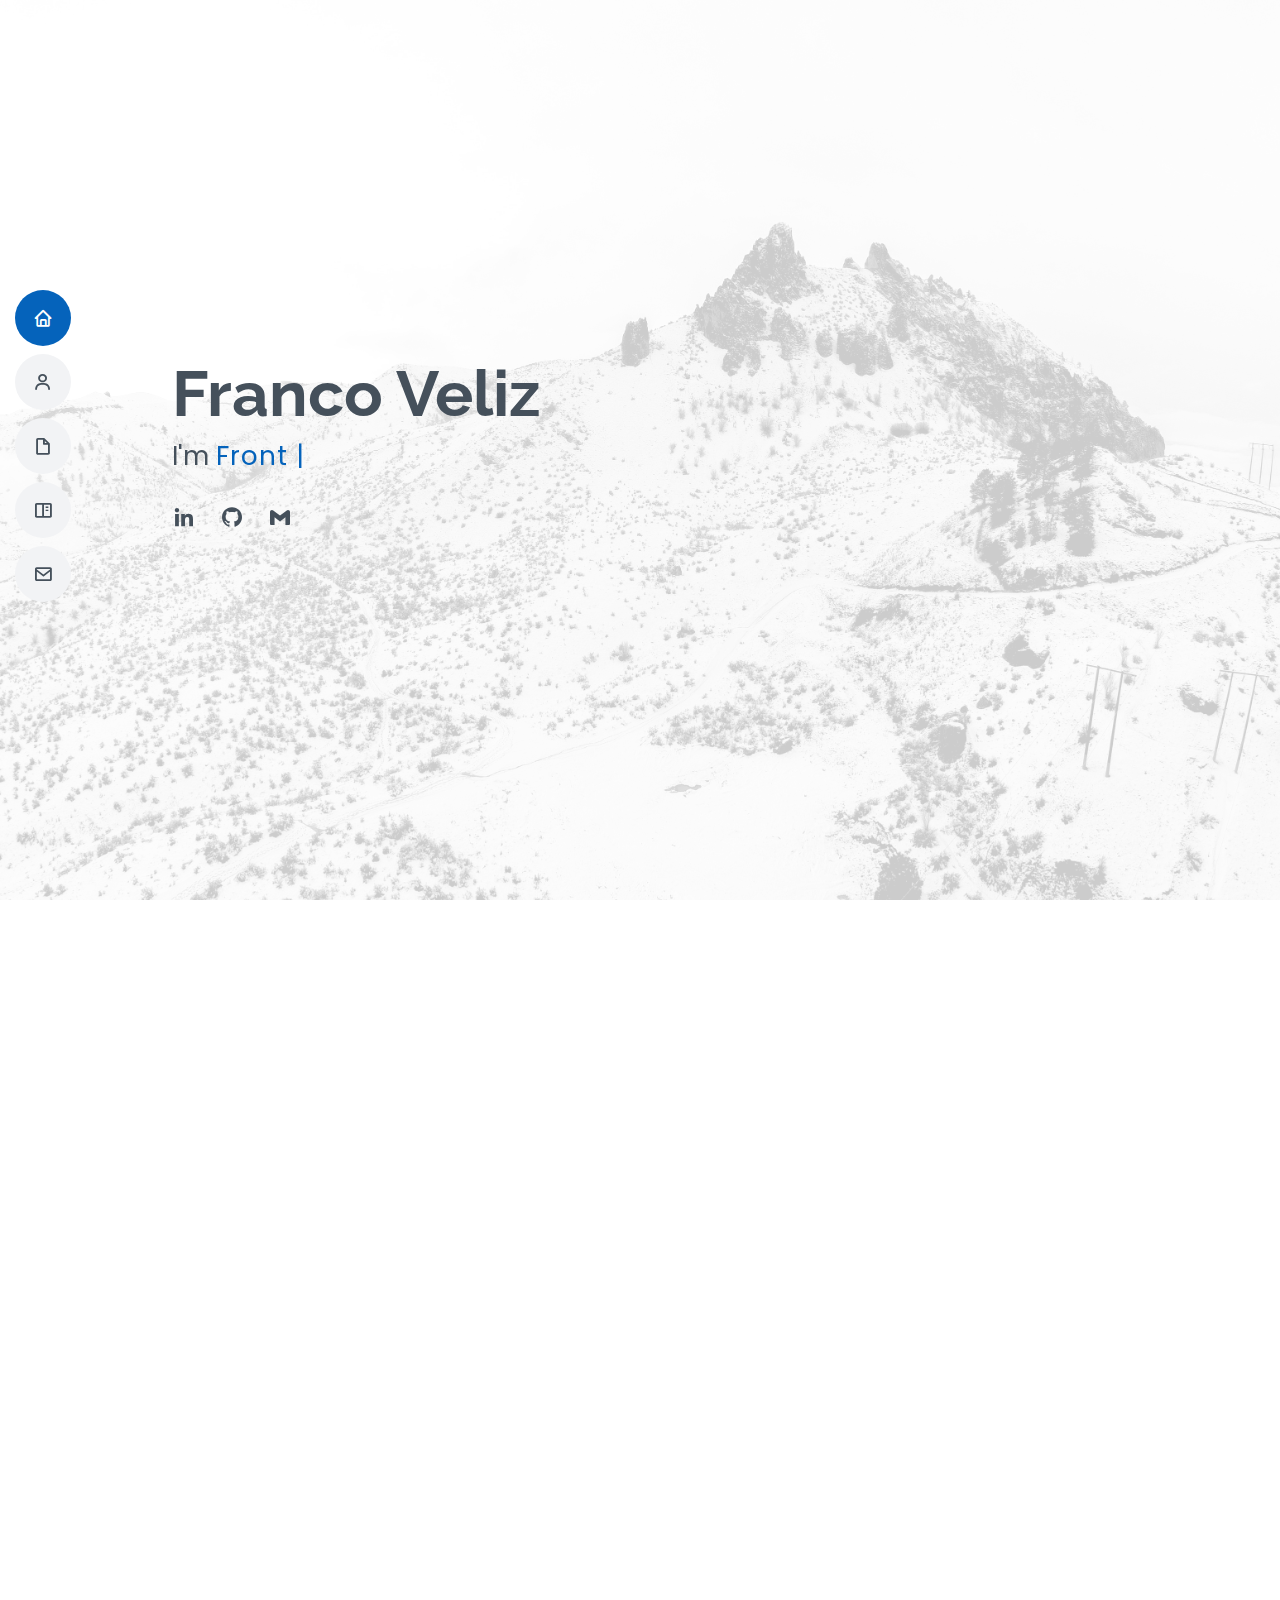
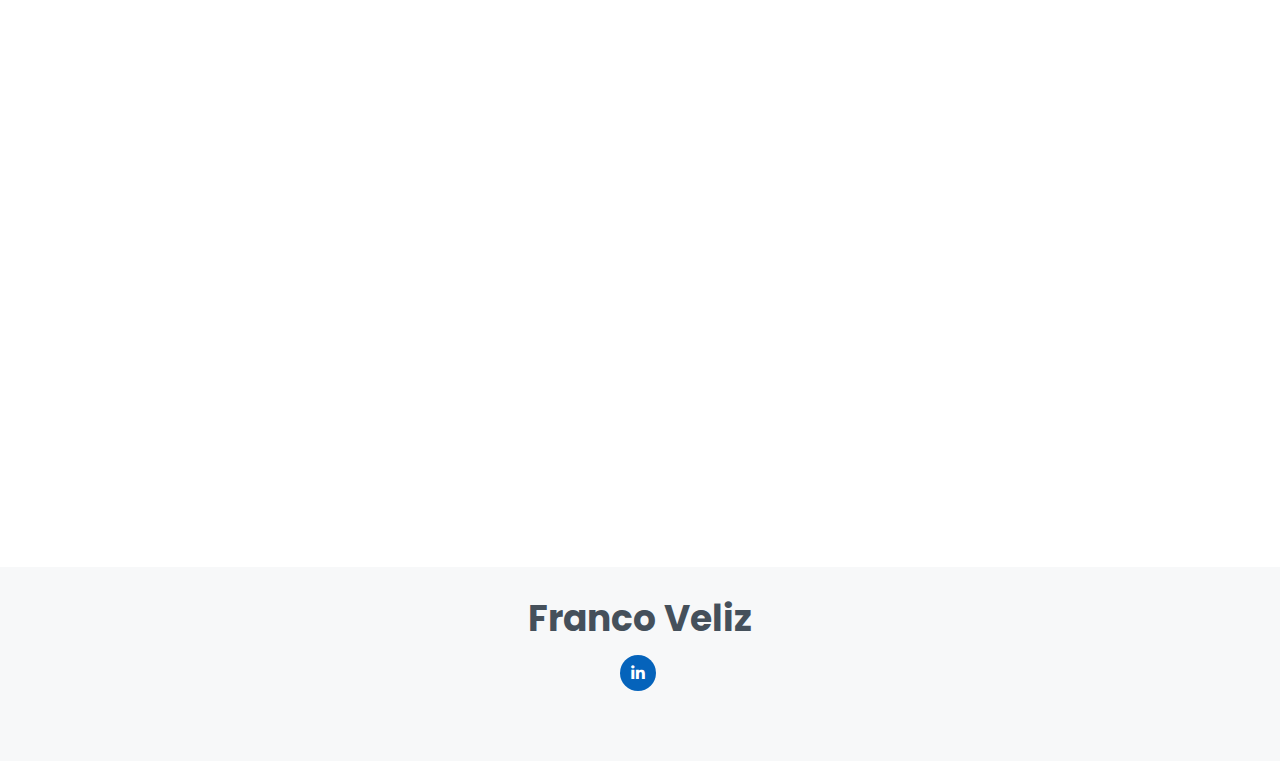
==== index.html @ e01dcbbd "initial commit" ====
<!DOCTYPE html>
<html lang="en">
	<head>
		<meta charset="utf-8" />
		<meta
			content="width=device-width, initial-scale=1.0"
			name="viewport"
		/>

		<title>Franco Veliz</title>
		<meta content="" name="description" />
		<meta content="" name="keywords" />

		<!-- Favicons -->
		<link href="assets/img/favicon.ico" rel="icon" />
		<link href="assets/img/favicon.ico" rel="apple-touch-icon" />

		<!-- Google Fonts -->
		<link
			href="https://fonts.googleapis.com/css?family=Open+Sans:300,300i,400,400i,600,600i,700,700i|Raleway:300,300i,400,400i,500,500i,600,600i,700,700i|Poppins:300,300i,400,400i,500,500i,600,600i,700,700i"
			rel="stylesheet"
		/>

		<!-- Vendor CSS Files -->
		<link href="assets/vendor/aos/aos.css" rel="stylesheet" />
		<link
			href="assets/vendor/bootstrap/css/bootstrap.min.css"
			rel="stylesheet"
		/>
		<link
			href="assets/vendor/bootstrap-icons/bootstrap-icons.css"
			rel="stylesheet"
		/>
		<link
			href="assets/vendor/boxicons/css/boxicons.min.css"
			rel="stylesheet"
		/>
		<link
			href="assets/vendor/glightbox/css/glightbox.min.css"
			rel="stylesheet"
		/>
		<link
			href="assets/vendor/swiper/swiper-bundle.min.css"
			rel="stylesheet"
		/>

		<!-- Template Main CSS File -->
		<link href="assets/css/style.css" rel="stylesheet" />

		<!-- =======================================================
  * Template Name: MyResume - v4.9.2
  * Template URL: https://bootstrapmade.com/free-html-bootstrap-template-my-resume/
  * Author: BootstrapMade.com
  * License: https://bootstrapmade.com/license/
  ======================================================== -->
	</head>

	<body>
		<!-- ======= Mobile nav toggle button ======= -->
		<!-- <button type="button" class="mobile-nav-toggle d-xl-none"><i class="bi bi-list mobile-nav-toggle"></i></button> -->
		<i class="bi bi-list mobile-nav-toggle d-lg-none"></i>
		<!-- ======= Header ======= -->
		<header id="header" class="d-flex flex-column justify-content-center">
			<nav id="navbar" class="navbar nav-menu">
				<ul>
					<li>
						<a href="#hero" class="nav-link scrollto active"
							><i class="bx bx-home"></i> <span>Home</span></a
						>
					</li>
					<li>
						<a href="#about" class="nav-link scrollto"
							><i class="bx bx-user"></i> <span>About</span></a
						>
					</li>
					<li>
						<a href="#resume" class="nav-link scrollto"
							><i class="bx bx-file-blank"></i> <span>Resume</span></a
						>
					</li>
					<li>
						<a href="#portfolio" class="nav-link scrollto"
							><i class="bx bx-book-content"></i> <span>Portfolio</span></a
						>
					</li>
					<li>
						<a href="#contact" class="nav-link scrollto"
							><i class="bx bx-envelope"></i> <span>Contact</span></a
						>
					</li>
				</ul>
			</nav>
			<!-- .nav-menu -->
		</header>
		<!-- End Header -->

		<!-- ======= Hero Section ======= -->
		<section id="hero" class="d-flex flex-column justify-content-center">
			<div class="container" data-aos="zoom-in" data-aos-delay="100">
				<h1>Franco Veliz</h1>
				<p>
					I'm
					<span
						class="typed"
						data-typed-items="Front End Developer,React Developer,Software Developer"
					></span>
				</p>
				<div class="social-links">
					<a
						target="_blank"
						rel="noopener noreferrer"
						href="https://www.linkedin.com/in/francoveliz/"
						class="linkedin"
						><i class="bx bxl-linkedin"></i
					></a>
					<a
						target="_blank"
						rel="noopener noreferrer"
						href="https://github.com/Francoveliz"
						class="github"
						><i class="bx bxl-github"></i
					></a>
					<a
						target="_blank"
						rel="noopener noreferrer"
						href="mailto:francoleandroveliz@gmail.com"
						class="gmail"
						><i class="bx bxl-gmail"></i
					></a>
				</div>
			</div>
		</section>
		<!-- End Hero -->
		<!-- ======= About Section ======= -->
		<section id="about" class="about">
			<div class="container" data-aos="fade-up">
				<div class="section-title">
					<h2>About</h2>
				</div>

				<div class="row">
					<div class="col-lg-4">
						<img
							src="assets/img/profile-img.png"
							class="img-fluid"
							alt=""
						/>
					</div>
					<div class="col-lg-8 pt-4 pt-lg-0 content">
						<h3>Front End Developer.</h3>

						<p>
							Desde pequeño me fascina la tecnología y resolver problemas
							🤓
						</p>
						<p>
							Me esfuerzo todos los días por mejorar mis habilidades de
							programación e idiomas, especialmente a través de los
							recursos disponibles online, como libros, documentación y
							videos. Todo ello con el objetivo de escribir código
							profesional, limpio y reutilizable.
						</p>
						<p>
							Me considero autodidacta, si no conozco sobre un tema o
							tecnología lo investigo hasta aprenderlo.
						</p>
					</div>
				</div>
			</div>
		</section>
		<!-- End About Section -->
		<main id="main">
			<!-- ======= Skills Section ======= -->
			<section id="skills" class="skills section-bg">
				<div class="container" data-aos="fade-up">
					<div class="section-title">
						<h2>Skills</h2>
					</div>
					<div class="skills-content">
						<div class="skill-icon__container">
							<i class="bx skill-icon bxl-html5"></i>
							<p>HTML 5</p>
						</div>
						<div class="skill-icon__container">
							<i class="bx skill-icon bxl-css3"></i>
							<p>CSS 3</p>
						</div>
						<div class="skill-icon__container">
							<i class="bx skill-icon bxl-javascript"></i>
							<p>ES6</p>
						</div>
						<div class="skill-icon__container">
							<i class="bx skill-icon bxl-typescript"></i>
							<p>Typescript</p>
						</div>
						<div class="skill-icon__container">
							<i class="bx skill-icon bxl-react"></i>
							<p>React</p>
						</div>
						<div class="skill-icon__container">
							<i class="bx skill-icon bxl-git"></i>
							<p>Git</p>
						</div>
						<div class="skill-icon__container">
							<i class="bx skill-icon bxl-sass"></i>
							<p>SASS</p>
						</div>
						<div class="skill-icon__container">
							<i class="bx skill-icon bxl-redux"></i>
							<p>SASS</p>
						</div>
						<div class="skill-icon__container">
							<img src="/assets/img/icons/next-js.svg" />
							<p>Next.js</p>
						</div>
						<div class="skill-icon__container">
							<img src="/assets/img/icons/tailwind.svg" />
							<p>Tailwind</p>
						</div>
						<div class="skill-icon__container" style="height: fit-content">
							<div style="height: 46px">
								<img src="/assets/img/icons/material-ui.svg" />
							</div>
							<p style="margin: 0">Material UI</p>
						</div>
					</div>
				</div>
			</section>
			<!-- End Skills Section -->

			<!-- ======= Resume Section ======= -->
			<section id="resume" class="resume">
				<div class="container" data-aos="fade-up">
					<div class="section-title">
						<h2>Resume</h2>
					</div>

					<div class="row">
						<div class="col-lg-6">
							<h3 class="resume-title">Professional Experience</h3>
							<div class="resume-item">
								<h4>Desarrollador Front End</h4>
								<h5>09-21 / presente</h5>
								<p><em>Esto Es. </em></p>
								<ul>
									<li>
										Utilización Next.js enfocado en performance y
										escalabilidad.
									</li>
									<li>
										Coversión diseños en código limpio, orientado a pixel
										perfect.
									</li>
									<li>
										Desarrollo de herramienta interna de automatización,
										que permite al equipo de UX/UI desplegar cambios de
										diseño sin involucrar al equipo de desarrollo.
									</li>
								</ul>
							</div>
							<div class="resume-item">
								<h4>Aceleración Alkemy - React</h4>
								<h5>06-21 / 08-21</h5>
								<p><em>Alkemy</em></p>
								<ul>
									<li>
										Desarrollo de aplicacion para ONG bajo metodología
										SCRUM
									</li>
								</ul>
							</div>
						</div>
						<div class="col-lg-6">
							<h3 class="resume-title">Education</h3>
							<div class="resume-item">
								<h4>TÉCNICO EN INFORMÁTICA</h4>
								<h5>03-08 / 12-15</h5>
								<p>
									<em>EEST Nº 4 "Ricardo López"</em>
								</p>
							</div>
							<div class="resume-item">
								<h4>RESPONSIVE WEB DESIGN</h4>
								<h5>07-20 / 09-20</h5>
								<p>
									<em>Freecodecamp.org</em>
								</p>
								<p>
									En esta Certificación de Diseño Web Responsivo,
									aprenderás los lenguajes que los desarrolladores utilizan
									para construir páginas web: HTML (lenguaje de marcado de
									hipertexto) para el contenido, y CSS (Hojas de estilo en
									cascada) para el diseño.
								</p>
							</div>
							<div class="resume-item">
								<h4>JAVASCRIPT ALGORITHMS AND DATA STRUCTURES</h4>
								<h5>07-20 / 09-20</h5>
								<p>
									<em>Freecodecamp.org</em>
								</p>
								<p>
									En la certificación Algoritmos de JavaScript y
									Estructuras de Datos, aprenderás los fundamentos de
									JavaScript incluyendo variables, arreglos, objetos,
									bucles y funciones.
								</p>
							</div>
							<div class="resume-item">
								<h4>FRONT END LIBRARIES</h4>
								<h5>09-20 / 10-20</h5>
								<p>
									<em>Freecodecamp.org</em>
								</p>
								<p>
									En la certificación de bibliotecas de desarrollo
									front-end, aprenderá cómo diseñar su sitio rápidamente
									con Bootstrap. También aprenderá cómo agregar lógica a
									sus estilos CSS y extenderlos con Sass.
								</p>
							</div>
						</div>
					</div>
				</div>
			</section>
			<!-- End Resume Section -->

			<!-- ======= Portfolio Section ======= -->
			<section id="portfolio" class="portfolio section-bg">
				<div class="container" data-aos="fade-up">
					<div class="section-title">
						<h2>Portfolio</h2>
					</div>

					<div
						class="row portfolio-container"
						data-aos="fade-up"
						data-aos-delay="200"
					>
						<div class="col-lg-4 col-md-6 portfolio-item filter-card">
							<div class="portfolio-wrap">
								<img
									src="assets/img/portfolio/mundial-ranking.png"
									class="img-fluid"
									alt=""
								/>
								<div class="portfolio-info">
									<h4>Mundial ranking</h4>
									<p>Project</p>
									<div class="portfolio-links">
										<a
											href="assets/img/portfolio/mundial-ranking.png"
											data-gallery="portfolioGallery"
											class="portfolio-lightbox"
											title="Todo List"
											><i class="bx bx-plus"></i
										></a>
										<a
											href="mundial-ranking-project.html"
											class="portfolio-details-lightbox"
											data-glightbox="type: external"
											title="Portfolio Details"
											><i class="bx bx-link"></i
										></a>
									</div>
								</div>
							</div>
						</div>

						<div class="col-lg-4 col-md-6 portfolio-item filter-card">
							<div class="portfolio-wrap">
								<img
									src="assets/img/portfolio/todo-list.jpg"
									class="img-fluid"
									alt=""
								/>
								<div class="portfolio-info">
									<h4>Todo List</h4>
									<p>Project</p>
									<div class="portfolio-links">
										<a
											href="assets/img/portfolio/todo-list.jpg"
											data-gallery="portfolioGallery"
											class="portfolio-lightbox"
											title="Todo List"
											><i class="bx bx-plus"></i
										></a>
										<a
											href="todo-list-project.html"
											class="portfolio-details-lightbox"
											data-glightbox="type: external"
											title="Portfolio Details"
											><i class="bx bx-link"></i
										></a>
									</div>
								</div>
							</div>
						</div>

						<div class="col-lg-4 col-md-6 portfolio-item filter-web">
							<div class="portfolio-wrap">
								<img
									src="assets/img/portfolio/countries.jpg"
									class="img-fluid"
									alt=""
								/>
								<div class="portfolio-info">
									<h4>Rest Countries Api</h4>
									<p>Project</p>
									<div class="portfolio-links">
										<a
											href="assets/img/portfolio/countries.jpg"
											data-gallery="portfolioGallery"
											class="portfolio-lightbox"
											title="Rest Countries Api"
											><i class="bx bx-plus"></i
										></a>
										<a
											href="countries-project.html"
											class="portfolio-details-lightbox"
											data-glightbox="type: external"
											title="Portfolio Details"
											><i class="bx bx-link"></i
										></a>
									</div>
								</div>
							</div>
						</div>
					</div>
				</div>
			</section>
			<!-- End Portfolio Section -->

			<!-- ======= Contact Section ======= -->
			<section id="contact" class="contact">
				<div class="container" data-aos="fade-up">
					<div class="section-title">
						<h2>Contact</h2>
					</div>

					<div class="row mt-1">
						<div class="col-lg-4">
							<div class="info">
								<div class="email">
									<i class="bi bi-envelope"></i>
									<h4>Email:</h4>
									<p>francoleandroveliz@gmail.com</p>
								</div>
								<div class="email">
									<i class="bi bi-linkedin"></i>
									<h4>Linkedin:</h4>
									<p>francoleandroveliz@gmail.com</p>
								</div>
							</div>
						</div>
					</div>
				</div>
			</section>
			<!-- End Contact Section -->
		</main>
		<!-- End #main -->

		<!-- ======= Footer ======= -->
		<footer id="footer">
			<div class="container">
				<h3>Franco Veliz</h3>

				<div class="social-links">
					<a
						href="https://www.linkedin.com/in/francoveliz/"
						class="linkedin"
						><i class="bx bxl-linkedin"></i
					></a>
				</div>

				<div class="credits" style="display: none">
					<!-- All the links in the footer should remain intact. -->
					<!-- You can delete the links only if you purchased the pro version. -->
					<!-- Licensing information: [license-url] -->
					<!-- Purchase the pro version with working PHP/AJAX contact form: https://bootstrapmade.com/free-html-bootstrap-template-my-resume/ -->
					Designed by
					<a href="https://bootstrapmade.com/">BootstrapMade</a>
				</div>
			</div>
		</footer>
		<!-- End Footer -->

		<div id="preloader"></div>
		<a
			href="#"
			class="back-to-top d-flex align-items-center justify-content-center"
			><i class="bi bi-arrow-up-short"></i
		></a>

		<!-- Vendor JS Files -->
		<script src="assets/vendor/purecounter/purecounter_vanilla.js"></script>
		<script src="assets/vendor/aos/aos.js"></script>
		<script src="assets/vendor/bootstrap/js/bootstrap.bundle.min.js"></script>
		<script src="assets/vendor/glightbox/js/glightbox.min.js"></script>
		<script src="assets/vendor/isotope-layout/isotope.pkgd.min.js"></script>
		<script src="assets/vendor/swiper/swiper-bundle.min.js"></script>
		<script src="assets/vendor/typed.js/typed.min.js"></script>
		<script src="assets/vendor/waypoints/noframework.waypoints.js"></script>
		<script src="assets/vendor/php-email-form/validate.js"></script>

		<!-- Template Main JS File -->
		<script src="assets/js/main.js"></script>
	</body>
</html>
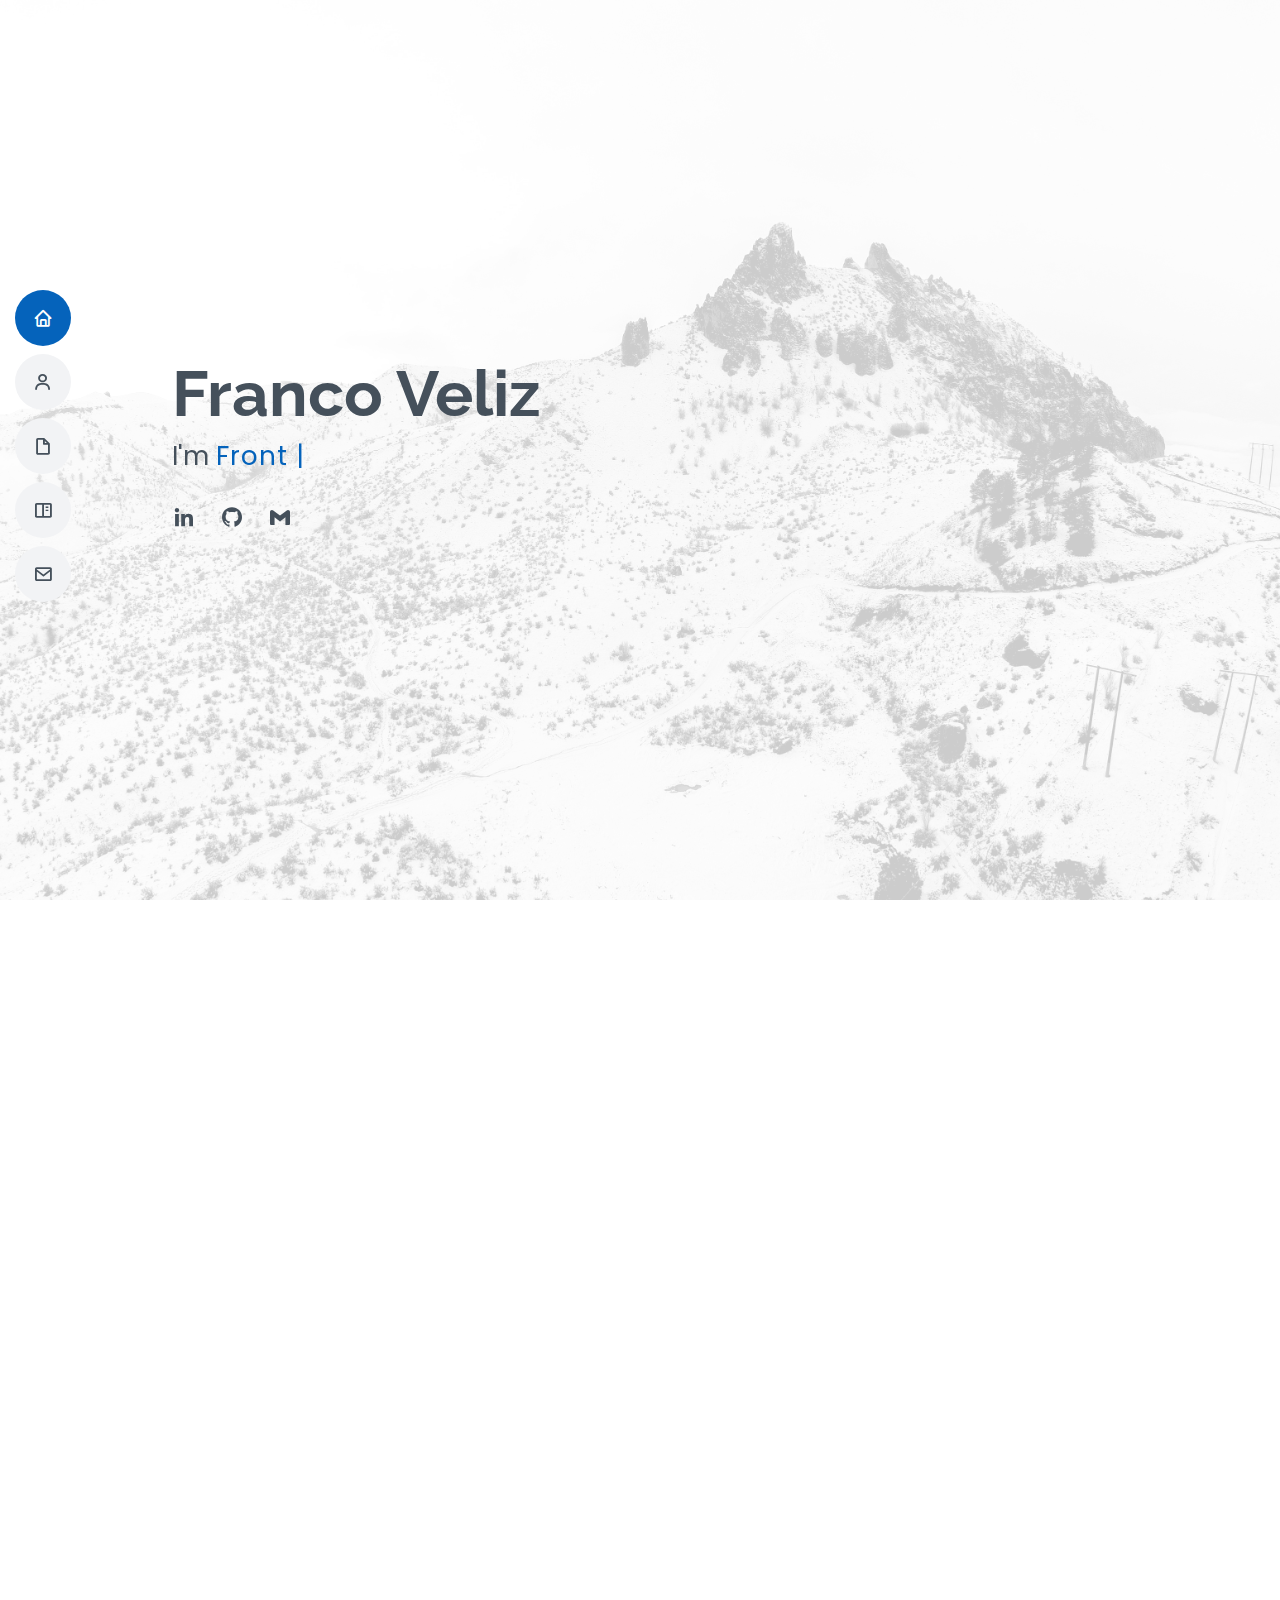
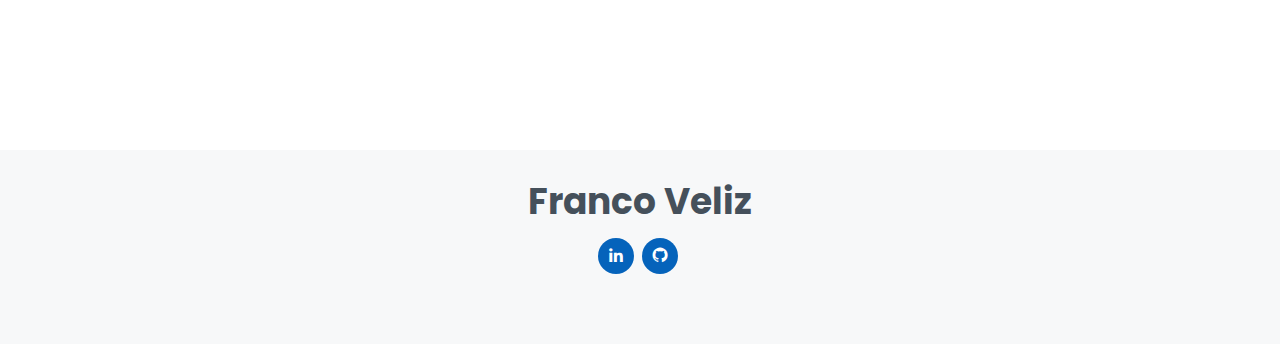
==== commit ccc75285: "fix sm links" ====
--- a/index.html
+++ b/index.html
@@ -430,33 +430,6 @@
 				</div>
 			</section>
 			<!-- End Portfolio Section -->
-
-			<!-- ======= Contact Section ======= -->
-			<section id="contact" class="contact">
-				<div class="container" data-aos="fade-up">
-					<div class="section-title">
-						<h2>Contact</h2>
-					</div>
-
-					<div class="row mt-1">
-						<div class="col-lg-4">
-							<div class="info">
-								<div class="email">
-									<i class="bi bi-envelope"></i>
-									<h4>Email:</h4>
-									<p>francoleandroveliz@gmail.com</p>
-								</div>
-								<div class="email">
-									<i class="bi bi-linkedin"></i>
-									<h4>Linkedin:</h4>
-									<p>francoleandroveliz@gmail.com</p>
-								</div>
-							</div>
-						</div>
-					</div>
-				</div>
-			</section>
-			<!-- End Contact Section -->
 		</main>
 		<!-- End #main -->
 
@@ -468,8 +441,17 @@
 				<div class="social-links">
 					<a
 						href="https://www.linkedin.com/in/francoveliz/"
+						target="_blank"
+						rel="noopener noreferrer"
 						class="linkedin"
 						><i class="bx bxl-linkedin"></i
+					></a>
+					<a
+						href="https://github.com/Francoveliz"
+						target="_blank"
+						rel="noopener noreferrer"
+						class="github"
+						><i class="bx bxl-github"></i
 					></a>
 				</div>
 
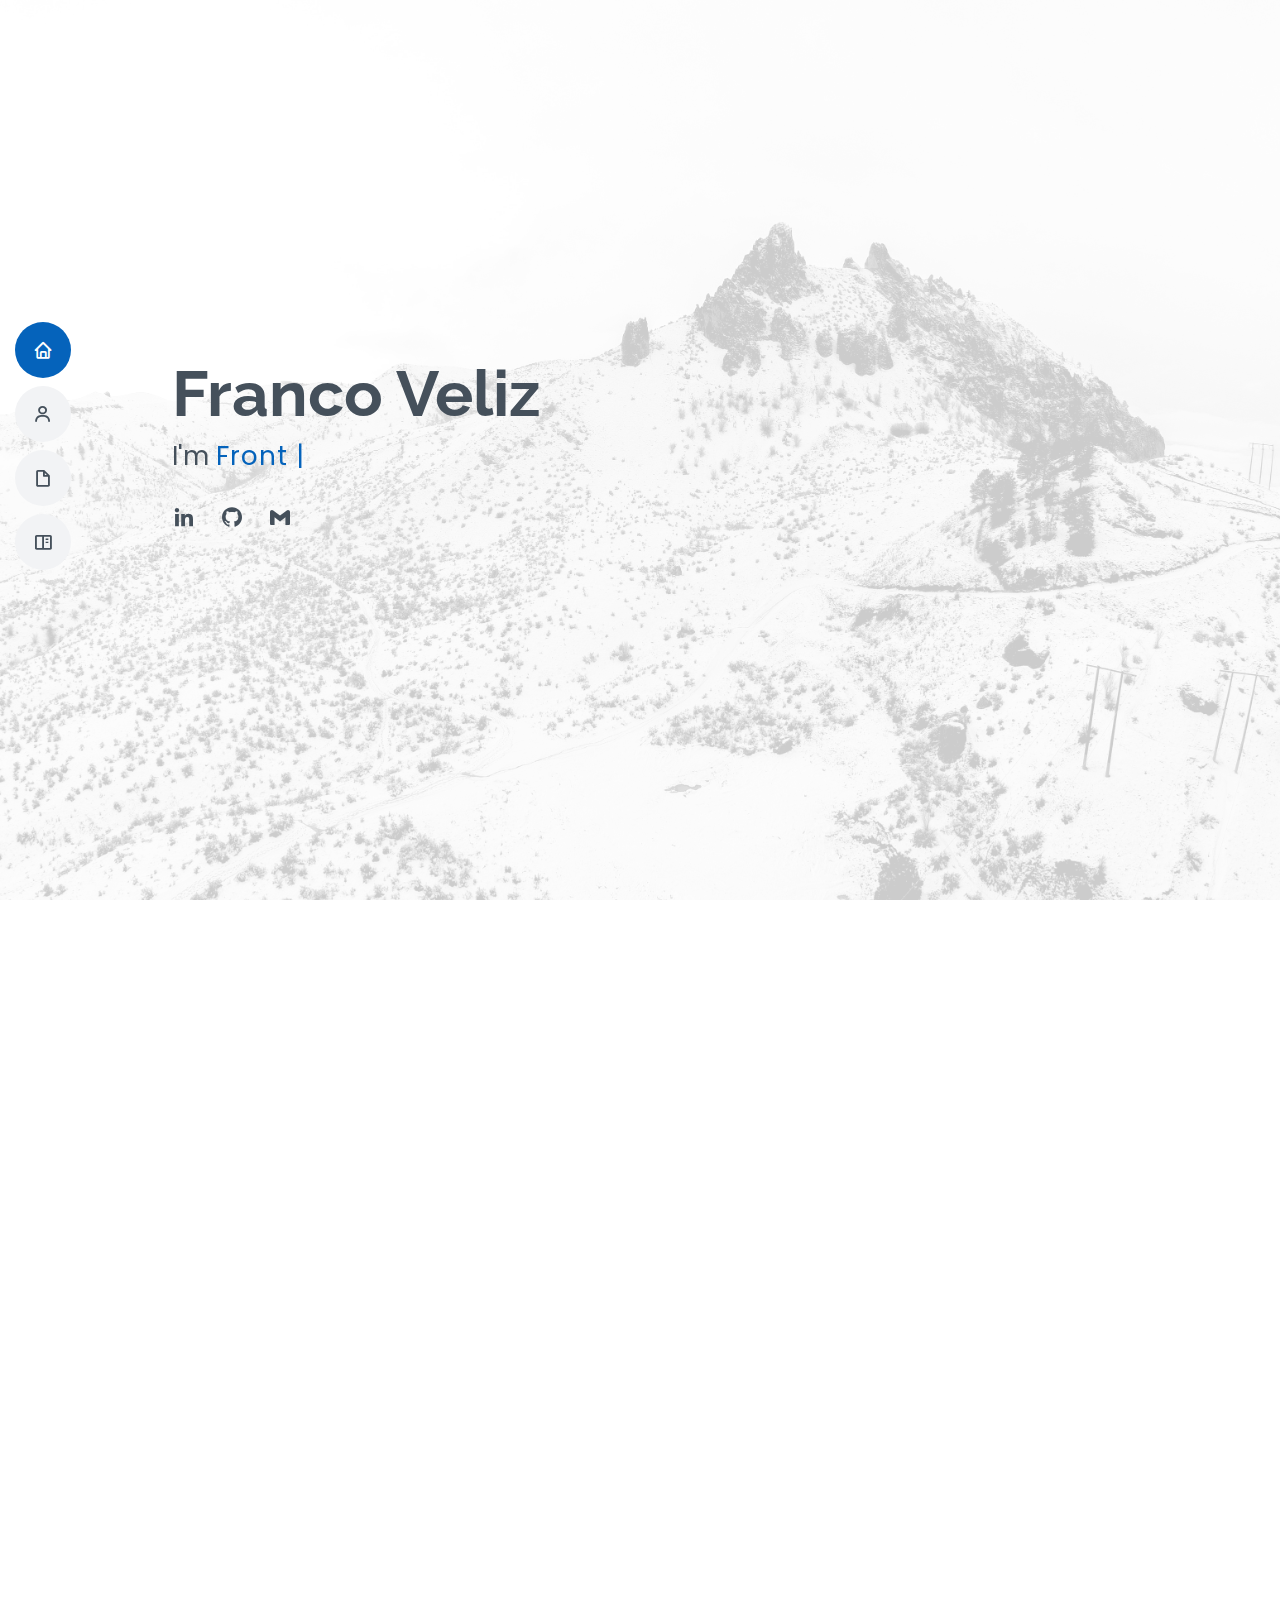
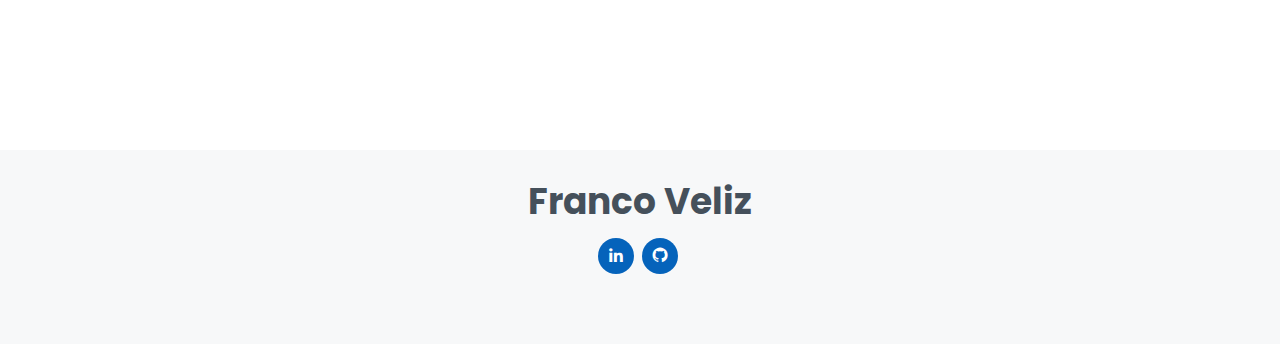
==== commit e3188376: "delete contact" ====
--- a/index.html
+++ b/index.html
@@ -81,11 +81,6 @@
 					<li>
 						<a href="#portfolio" class="nav-link scrollto"
 							><i class="bx bx-book-content"></i> <span>Portfolio</span></a
-						>
-					</li>
-					<li>
-						<a href="#contact" class="nav-link scrollto"
-							><i class="bx bx-envelope"></i> <span>Contact</span></a
 						>
 					</li>
 				</ul>
